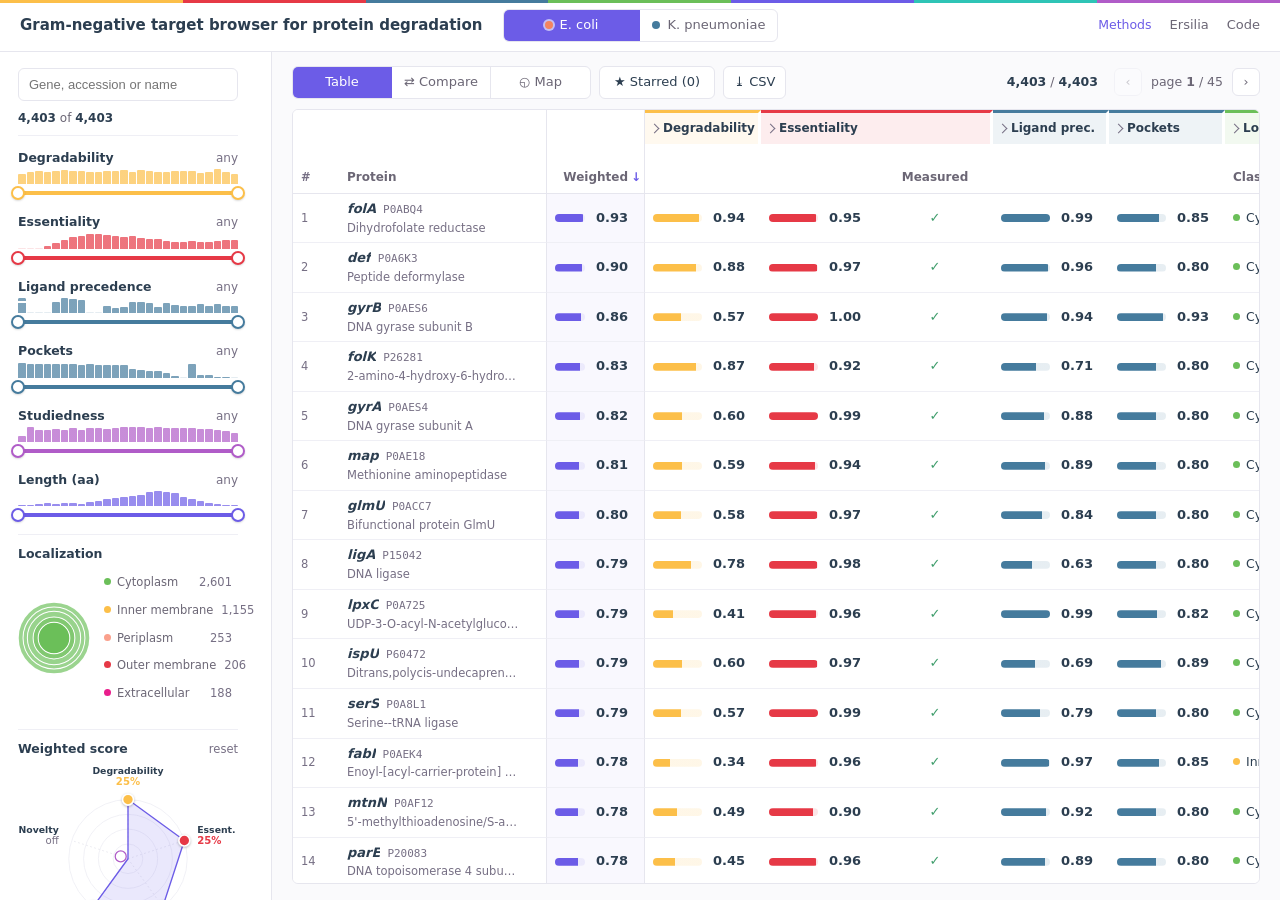
==== webapp/index.html @ a637c10b "webapp: map labels don't overlap, map uses the sidebar's localization names, header never clips the " ====
<!doctype html>
<html lang="en">
<head>
  <meta charset="utf-8">
  <meta name="viewport" content="width=device-width, initial-scale=1">
  <title>Gram-negative target browser for protein degradation</title>
  <meta name="description" content="Browse and filter the proteomes of E. coli and K. pneumoniae by degradability, essentiality, ligand precedence and how well studied each protein is.">
  <meta name="theme-color" content="#ffffff">
  <link rel="canonical" href="https://ersilia-os.github.io/gradi-target-prioritization/">
  <meta property="og:type" content="website">
  <meta property="og:site_name" content="GraDi target prioritization">
  <meta property="og:title" content="Gram-negative target browser for protein degradation">
  <meta property="og:description" content="Browse and filter the proteomes of E. coli and K. pneumoniae by degradability, essentiality, ligand precedence and how well studied each protein is.">
  <meta property="og:url" content="https://ersilia-os.github.io/gradi-target-prioritization/">
  <meta property="og:image" content="https://ersilia-os.github.io/gradi-target-prioritization/social-preview.png">
  <meta property="og:image:type" content="image/png">
  <meta property="og:image:width" content="1200">
  <meta property="og:image:height" content="630">
  <meta property="og:image:alt" content="Gram-negative target browser for protein degradation. E. coli and K. pneumoniae proteomes.">
  <meta name="twitter:card" content="summary_large_image">
  <meta name="twitter:title" content="Gram-negative target browser for protein degradation">
  <meta name="twitter:description" content="Browse and filter the proteomes of E. coli and K. pneumoniae by degradability, essentiality, ligand precedence and how well studied each protein is.">
  <meta name="twitter:image" content="https://ersilia-os.github.io/gradi-target-prioritization/social-preview.png">
  <link rel="preload" href="data/ec.json" as="fetch" crossorigin>
  <link rel="icon" href="data:image/svg+xml,%3Csvg xmlns='http://www.w3.org/2000/svg' viewBox='0 0 32 32'%3E%3Crect width='32' height='32' rx='6' fill='%2350285A'/%3E%3Ccircle cx='16' cy='16' r='7' fill='none' stroke='%23fff' stroke-width='3'/%3E%3C/svg%3E">
  <link rel="stylesheet" href="styles.css?v=47">
</head>
<body>
  <header class="top">
    <button class="iconbtn" id="filtersBtn" aria-label="Filters">Filters</button>
    <h1>Gram-negative target browser for protein degradation</h1>
    <div class="seg" id="orgToggle" role="tablist" aria-label="Organism">
      <button role="tab" data-org="ec" aria-selected="true">E. coli</button>
      <button role="tab" data-org="kp" aria-selected="false">K. pneumoniae</button>
    </div>
    <nav class="toplinks">
      <button id="methodsBtn" class="linkbtn">Methods</button>
      <a href="https://ersilia.io" target="_blank" rel="noopener">Ersilia</a>
      <a href="https://github.com/ersilia-os/gradi-target-prioritization" target="_blank" rel="noopener">Code</a>
    </nav>
  </header>

  <div class="app">
    <aside class="sidebar" id="sidebar">
      <div class="sbtop">
        <input type="search" id="search" class="searchbox" placeholder="Gene, accession or name" autocomplete="off" aria-label="Search by gene, UniProt accession or protein name">
        <div class="sbcount"><span><b id="sbShown">0</b> of <b id="sbTotal">0</b></span><button id="sbClear" class="linkbtn" hidden>Clear filters</button></div>
      </div>

      <div id="rangePanel"></div>

      <div class="fsec" id="accLoc"><div class="fs-title">Localization <span class="acount"></span></div><div class="accbody" id="bodyLoc"></div></div>
      <div class="fsec" data-sec="weights">
        <div class="fs-title">Weighted score <button class="reset" id="resetWeights">reset</button></div>
        <div id="weights"></div>
      </div>
      <div class="fsec fs-inline" id="accOrth"><div class="fs-title" style="cursor:pointer">No human ortholog</div><div class="accbody" id="bodyOrth"></div></div>

      <div class="fsec" id="accCog"><div class="fs-title">Function (COG) <span class="acount"></span></div><div class="accbody" id="bodyCog"></div></div>

      <p class="footnote" id="genInfo"></p>
      <button class="sbdone" id="sbDone">Show <b id="sbDoneN">0</b> proteins</button>
    </aside>

    <main class="main">
      <div class="toolbar" id="topbar">
        <div class="viewswitch seg" id="viewSwitch" role="tablist" aria-label="View"></div>
        <div class="filterbar" id="filterbar" hidden></div>
        <button class="tb-btn" id="shortlistBtn" title="Show only starred proteins" aria-pressed="false">★ Starred (0)</button>
        <button class="tb-btn" id="exportBtn" title="Export the filtered table as CSV">⤓<span class="lbl"> CSV</span></button>
        <div class="toolbar-right">
          <span class="mapselchip" id="mapSelChip" hidden></span>
          <span class="count"><b id="nShown">0</b> / <b id="nTotal">0</b></span>
          <div class="pager" id="pager"></div>
        </div>
      </div>
      <div class="tablewrap" id="tablewrap">
        <div class="loading" id="loading"></div>
        <table id="table" role="grid" aria-label="Proteins" hidden>
          <thead></thead>
          <tbody id="tbody"></tbody>
        </table>
        <div class="pagerfoot" id="pagerFoot" hidden></div>
      </div>
      <div class="cmpwrap" id="cmpwrap" hidden></div>
      <div class="mapwrap" id="mapwrap" hidden>
        <div class="mapctrl" id="mapctrl" hidden>
          <label for="mapColor">Colour by</label>
          <select id="mapColor"></select>
          <label for="mapThresh">Show ≥ <b id="mapThreshVal">0.00</b></label>
          <input type="range" id="mapThresh" min="0" max="1" step="0.01" value="0" aria-label="Highlight threshold">
          <label class="maplabtog"><input type="checkbox" id="mapLabels" checked> Labels</label>
          <span class="mapcount" id="mapHiCount"></span>
        </div>
        <canvas id="mapcanvas"></canvas>
        <canvas id="mapoverlay"></canvas>
        <div class="maptip" id="maptip" hidden></div>
        <div class="maplegend" id="maplegend"></div>
      </div>
    </main>
  </div>

  <div class="scrim" id="scrim"></div>
  <div class="sbscrim" id="sbScrim"></div>
  <aside class="drawer" id="drawer" aria-hidden="true"></aside>

  <div class="modalscrim" id="methodsScrim" hidden></div>
  <div class="modal" id="methodsModal" hidden role="dialog" aria-modal="true" aria-label="Methods"></div>

  <script src="config.js?v=47"></script>
  <script src="app.js?v=47"></script>
</body>
</html>
---- webapp/styles.css ----
/* Gram-negative target browser — plain, table-first. Colour marks the axis and nothing else. */
:root{
  --ink:#2c3e50; --muted:#6b6675; --faint:#766f84; --border:#e6e6ee; --line:#efeff5;
  --bg:#fafafc; --surface:#fff; --surface-2:#f4f4f8;
  --brand:#6c5ce7; --brand-soft:#efedfd;
  --good:#3f9d6b; --bad:#d9534f; --warn:#9a6b12;
  /* axis hues: group header tint, value bars, card sections */
  --crimson:#e63946; --amber:#fcbf49; --cobalt:#457b9d; --lime:#6bbf59; --turquoise:#2ec4b6; --orchid:#b05cc8; --periwinkle:#6c5ce7;
  --tangerine:#f4845f; --fuchsia:#e91e8c; --silver:#a0a0a0; --blue:#8cc8fa; --orange:#faa08c; --pink:#dca0dc; --egray:#d2d2d0; --plum:#50285a; --purple:#aa96fa;
  --sans:Inter,system-ui,-apple-system,"Segoe UI",Roboto,Helvetica,Arial,sans-serif;
  --mono:ui-monospace,SFMono-Regular,Menlo,Consolas,monospace;
  --r:6px; --headh:52px;
}
*{box-sizing:border-box}
[hidden]{display:none!important}
html,body{margin:0;height:100%}
body{background:var(--bg);color:var(--ink);font:13px/1.45 var(--sans);-webkit-font-smoothing:antialiased;display:flex;flex-direction:column;overflow:hidden}
a{color:var(--brand);text-decoration:none} a:hover{text-decoration:underline}
button{font:inherit;color:inherit;touch-action:manipulation;-webkit-tap-highlight-color:transparent}
button,.seg button,.chk button,.bands button,.tb-btn{transition:background .1s,color .1s,border-color .1s}
b{font-weight:600}
:focus-visible{outline:2px solid var(--brand);outline-offset:1px}

/* header */
.top{position:relative;flex:none;height:var(--headh);display:flex;align-items:center;gap:20px;padding:0 20px;background:var(--surface);border-bottom:1px solid var(--border)}
.top h1{margin:0;font-size:15px;font-weight:600;letter-spacing:0;white-space:nowrap;overflow:hidden;text-overflow:ellipsis;min-width:0}
.top .seg,.top .toplinks{flex-shrink:0}   /* the title truncates; the species toggle never clips */
.toplinks{margin-left:auto;display:flex;align-items:center;gap:18px;font-size:13px}
.toplinks a,.linkbtn{color:var(--muted);background:none;border:0;padding:0;cursor:pointer}
.toplinks a:hover,.linkbtn:hover{color:var(--brand);text-decoration:none}
.linkbtn{font-size:12.5px;color:var(--brand)}
.iconbtn{display:none}
.seg{position:relative;display:inline-grid;grid-auto-flow:column;grid-auto-columns:minmax(0,1fr);border:1px solid var(--border);border-radius:var(--r);overflow:hidden;background:var(--surface)}
.seg::before{content:"";position:absolute;top:0;bottom:0;left:0;width:calc(100% / var(--n,2));background:var(--brand);transform:translateX(calc(var(--i,0) * 100%));transition:transform .28s cubic-bezier(.3,.9,.3,1)}
.seg button{position:relative;z-index:1;border:0;background:none;padding:6px 12px;font-size:13px;color:var(--muted);cursor:pointer;border-right:1px solid var(--border);transition:color .2s}
.seg button:last-child{border-right:0}
.seg button{white-space:nowrap}
.seg button:hover{color:var(--ink)}
.seg button[aria-selected="true"]{color:#fff;border-right-color:transparent}
.seg button[data-org]::before{content:"";display:inline-block;width:8px;height:8px;border-radius:50%;margin-right:7px;background:var(--tangerine)}
.seg button[data-org="kp"]::before{background:var(--cobalt)}
.seg button[data-org][aria-selected="true"]::before{box-shadow:0 0 0 2px rgba(255,255,255,.6)}

.top::before{content:"";position:absolute;left:0;right:0;top:0;height:3px;background:linear-gradient(90deg,var(--amber) 0 14.28%,var(--crimson) 0 28.57%,var(--cobalt) 0 42.85%,var(--lime) 0 57.14%,var(--periwinkle) 0 71.42%,var(--turquoise) 0 85.71%,var(--orchid) 0)}
/* layout */
.app{flex:1;min-height:0;display:grid;grid-template-columns:272px 1fr}
.sidebar{background:var(--surface);border-right:1px solid var(--border);padding:0 18px 24px;overflow-y:auto;overscroll-behavior:contain}
.sbtop{position:sticky;top:0;z-index:5;background:var(--surface);margin:0 -18px;padding:16px 18px 2px}
.main{min-width:0;min-height:0;padding:14px 20px 16px;display:flex;flex-direction:column}

/* sidebar */
.searchbox{width:100%;padding:8px 10px;border:1px solid var(--border);border-radius:var(--r);background:var(--surface);color:var(--ink);font-size:13px}
.searchbox:focus{outline:0;border-color:var(--brand)}
.sbcount{display:flex;align-items:center;justify-content:space-between;margin:8px 0 4px;font-size:12px;color:var(--muted);min-height:18px}
.sbcount b{color:var(--ink);font-variant-numeric:tabular-nums}
.facc{border-top:1px solid var(--line)}
.facc:last-of-type{border-bottom:1px solid var(--line)}
.facc>summary{list-style:none;cursor:pointer;display:flex;align-items:center;gap:8px;padding:10px 0;font-size:13px;font-weight:600}
.facc>summary::-webkit-details-marker{display:none}
.facc>summary::before,.chev::before{content:"";width:6px;height:6px;border-right:1.5px solid var(--faint);border-bottom:1.5px solid var(--faint);transform:rotate(-45deg);transition:transform .12s;display:inline-block;flex:none}
.facc[open]>summary::before,.gtoggle.open .chev::before,.gcard.open .chev::before,.collapsible:not(.collapsed)>h2 .chev::before{transform:rotate(45deg)}
.acount{margin-left:auto;font-size:11px;font-weight:600;color:#fff;background:var(--brand);border-radius:9px;padding:0 6px;min-width:17px;text-align:center}
.acount:empty{display:none}
.accbody,.facc>#tierPanel{padding:0 0 12px}
.tieraxis{margin-bottom:10px}
.tieraxis .tl{font-size:12px;color:var(--muted);margin-bottom:4px}
.bands{display:grid;grid-template-columns:repeat(var(--n,3),1fr);gap:0;border:1px solid var(--border);border-radius:var(--r);overflow:hidden}
.bands button{border:0;border-right:1px solid var(--border);background:var(--surface);padding:6px 2px;font-size:12px;color:var(--ink);cursor:pointer;white-space:nowrap}
.bands button:last-child{border-right:0}
.bands button:hover{background:var(--bg)}
.bands button[aria-pressed="true"]{background:var(--brand);color:#fff}
.chiprowf{margin-bottom:8px}
.flabel{display:block;font-size:12px;color:var(--muted);margin-bottom:3px}
.chk{display:flex;flex-wrap:wrap;gap:4px}
.chk button{border:1px solid var(--border);background:var(--surface);color:var(--ink);border-radius:var(--r);padding:3px 8px;font-size:12px;cursor:pointer}
.chk button:hover{border-color:var(--faint)}
.chk button[aria-pressed="true"]{background:var(--brand);border-color:var(--brand);color:#fff}
#bodyCog .chk button{min-width:27px;text-align:center;padding:3px 6px}
.fgroup .flabel{display:none}

/* weighted score (collapsed) */
.section{margin-top:14px;border-top:1px solid var(--line)}
.section>h2{margin:0;display:flex;align-items:center;gap:8px;padding:10px 0;font-size:13px;font-weight:600;cursor:pointer}
.section .reset{margin-left:auto;font-size:11.5px;color:var(--faint);background:none;border:0;cursor:pointer}
.section.collapsed>.secbody{display:none}
.modehint{margin:0 0 8px;font-size:12px;color:var(--muted)}
.footnote{margin:16px 0 0;font-size:11.5px;color:var(--faint)}
.sbdone,.sbscrim{display:none}

/* toolbar */
.toolbar{flex:none;display:flex;align-items:center;gap:8px;flex-wrap:wrap;margin-bottom:10px}
.tb-btn{border:1px solid var(--border);background:var(--surface);border-radius:var(--r);padding:6px 10px;font-size:13px;cursor:pointer;white-space:nowrap}
.tb-btn:hover{border-color:var(--faint)}
.tb-btn.on{background:var(--brand);border-color:var(--brand);color:#fff}
.toolbar-right{display:flex;align-items:center;gap:12px;margin-left:auto;flex-wrap:wrap;justify-content:flex-end}
.count{font-size:12.5px;color:var(--muted);white-space:nowrap;font-variant-numeric:tabular-nums}
.count b{color:var(--ink)}
.pager{display:inline-flex;align-items:center;gap:6px;font-size:12.5px;color:var(--muted);font-variant-numeric:tabular-nums}
.pbtn{border:1px solid var(--border);background:var(--surface);border-radius:var(--r);width:28px;height:28px;cursor:pointer;line-height:1}
.pbtn:disabled{opacity:.35;cursor:default}
.mapctrl{display:flex;align-items:center;gap:10px;font-size:12.5px;color:var(--muted);flex-wrap:wrap}
.mapctrl select{border:1px solid var(--border);border-radius:var(--r);padding:5px 8px;background:var(--surface);font-size:12.5px}
.mapctrl input[type=range]{width:110px;accent-color:var(--brand)}
.maplabtog{display:inline-flex;align-items:center;gap:4px}
.mapcount{font-variant-numeric:tabular-nums;color:var(--ink)}
.mapselchip{font-size:12px;color:var(--brand);border:1px solid var(--brand);border-radius:var(--r);padding:2px 4px 2px 8px}
.mapselchip button{border:0;background:none;color:var(--brand);cursor:pointer}

/* table */
.tablewrap,.cmpwrap,.mapwrap{flex:1;min-height:0;background:var(--surface);border:1px solid var(--border);border-radius:var(--r);overflow:auto}
.tablewrap{scrollbar-width:thin;scrollbar-color:var(--border) transparent}
table{border-collapse:separate;border-spacing:0;table-layout:fixed;font-size:13px}
thead th{position:sticky;z-index:5;background:var(--surface);text-align:left;font-weight:600;font-size:12px;color:var(--muted);padding:8px 8px;border-bottom:1px solid var(--border);vertical-align:bottom;line-height:1.25}
thead .bandrow th{top:0;height:34px;padding:0 6px;vertical-align:middle;border-bottom:0}
thead tr:nth-child(2) th{top:34px;white-space:normal;overflow-wrap:break-word}
th[data-sort]{cursor:pointer;user-select:none}
th[data-sort]:hover{color:var(--ink)}
th.ar,td.ar{text-align:right;padding-right:16px}
th.ac,td.ac{text-align:center}
th.al,td.al{text-align:left}
.arrow{margin-left:3px;color:var(--brand)}
.gband.gtoggle{cursor:pointer;user-select:none;border-top:3px solid var(--gc);border-right:3px solid var(--surface);background:color-mix(in srgb,var(--gc) 9%,#fff);border-radius:0}
.gband.gtoggle:hover{background:color-mix(in srgb,var(--gc) 17%,#fff)}
.gband.gtoggle.open{background:color-mix(in srgb,var(--gc) 16%,#fff)}
.gband .gl{display:inline-flex;align-items:center;gap:5px;font-size:12px;font-weight:600;color:var(--ink);white-space:nowrap}
.gband.gband-empty{border-bottom:0}
tbody td{padding:6px 8px;height:50px;border-bottom:1px solid var(--line);white-space:nowrap;vertical-align:middle;background:var(--surface);overflow:hidden;text-overflow:ellipsis}
tbody tr{cursor:pointer}
tbody tr:hover td{background:var(--bg)}
tbody tr.sel td{background:var(--brand-soft)}
tbody tr.kbfocus td{background:var(--bg);box-shadow:inset 2px 0 0 var(--brand)}
.colrank,.colgene{position:sticky;z-index:4}
thead th.colrank,thead th.colgene{z-index:8}
/* band-row corner above rank+gene: pin it left too, so group bands slide under it, not over the gene column */
thead .bandrow th.gband-corner{left:0;z-index:8;border-right:1px solid var(--border)}
.colrank{left:0;color:var(--faint);font-size:11.5px}
.colgene{left:var(--rankw,44px);border-right:1px solid var(--border)}
td.colgene{position:sticky;padding-left:10px;padding-right:26px}
th.colgene{padding-left:10px}
.rank{font-variant-numeric:tabular-nums}
.genehead{display:flex;align-items:baseline;gap:7px;overflow:hidden}
.gene{font-weight:600;font-style:italic}
.genehead .gene{flex:none;max-width:120px;overflow:hidden;text-overflow:ellipsis}
.acc{font-family:var(--mono);font-size:11px;color:var(--faint)}
.acc.accsolo{font-size:12px;color:var(--ink);font-style:normal;font-weight:600}
.adot{display:inline-block;width:8px;height:8px;border-radius:2px;margin-right:7px;vertical-align:0}
.pdesc{font-size:11.5px;color:var(--faint);overflow:hidden;text-overflow:ellipsis;margin-top:1px}
.star{position:absolute;top:50%;right:8px;transform:translateY(-50%);background:none;border:0;cursor:pointer;color:var(--border);font-size:14px;padding:2px}
.star:hover{color:var(--amber)}
.star.on{color:var(--amber)}
td.colgene{position:sticky}
.numcell{font-variant-numeric:tabular-nums}
.na{color:var(--border)}
.yes{color:var(--good);font-weight:700}
.liab{color:color-mix(in srgb,var(--crimson) 75%,#fff);font-weight:700}
.txt{font-size:12.5px}
.celltext{font-size:12px;color:var(--muted)}
.cog{display:inline-block;max-width:100%;overflow:hidden;text-overflow:ellipsis;white-space:nowrap;vertical-align:middle;min-width:24px;text-align:center;font-size:11.5px;font-weight:600;color:var(--periwinkle);background:color-mix(in srgb,var(--periwinkle) 10%,#fff);border-radius:999px;padding:1px 8px}
.ev{display:inline-block;width:20px;text-align:center;font-size:12px;font-variant-numeric:tabular-nums}
.ev.e3{font-weight:700;color:#2f7d4f} .ev.e2{font-weight:600;color:#b07c10} .ev.e1{color:var(--faint)}
/* value: a bar in the axis colour, then the number */
.sc{display:flex;align-items:center;justify-content:flex-end;gap:9px;font-variant-numeric:tabular-nums}
.sc::before{content:"";order:1;flex:1;max-width:54px;height:8px;border-radius:4px;background:linear-gradient(90deg,var(--c) var(--v),color-mix(in srgb,var(--c) 13%,#fff) var(--v))}
.sc b{order:2;flex:none;min-width:34px;text-align:right;font-weight:600}
.sc.zero::before{background:color-mix(in srgb,var(--c) 13%,#fff)}
.sc.zero b{color:var(--faint);font-weight:500}
.loading,.emptyrow{padding:40px;text-align:center;color:var(--muted)}
td.emptyrow{height:auto;white-space:normal}

/* gene card */
.scrim{position:fixed;inset:0;background:rgba(29,33,39,.3);opacity:0;pointer-events:none;transition:opacity .2s;z-index:35}
.scrim.open{opacity:1;pointer-events:auto}
.drawer{position:fixed;top:0;right:0;bottom:0;width:min(480px,100vw);background:var(--surface);border-left:1px solid var(--border);transform:translateX(100%);transition:transform .2s ease;z-index:40;display:flex;flex-direction:column}
.drawer.open{transform:none}
.dhead{padding:16px 20px 12px;border-bottom:1px solid var(--border);position:relative;flex:none;background:var(--brand-soft)}
.dhead .close{position:absolute;top:10px;right:14px;font-size:22px;line-height:1;background:none;border:0;color:var(--muted);cursor:pointer}
.idrow{display:flex;align-items:center;gap:8px;flex-wrap:wrap;padding-right:30px}
.idrow .gene{font-size:20px}
.idrow .star{position:static;transform:none;font-size:18px}
.fcpill{font-size:12px;color:var(--muted);border:1px solid var(--border);border-radius:4px;padding:0 6px}
.submeta{display:flex;align-items:center;gap:12px;flex-wrap:wrap;margin-top:6px;font-size:12px;color:var(--muted)}
.accbtn{font-family:var(--mono);font-size:12px;color:var(--muted);background:none;border:0;padding:0;cursor:pointer}
.accbtn:hover{color:var(--brand)}
.accbtn.copied .cpi::after{content:" copied";font-family:var(--sans)}
.cpi{opacity:.5}
.odot{display:inline-block;width:8px;height:8px;border-radius:50%;margin-right:5px;background:var(--faint)}
.odot-ec{background:var(--tangerine)} .odot-kp{background:var(--cobalt)}
.dhead .pdesc{font-size:13px;color:var(--muted);margin-top:6px;white-space:normal}
.gcweighted{margin-top:8px;font-size:12.5px}
.links{display:flex;flex-wrap:wrap;gap:4px 14px;margin-top:10px;font-size:12.5px}
.orthrow{margin-top:8px}
.orthjump{border:0;background:none;color:var(--brand);padding:0;cursor:pointer;font-size:12.5px}
.orthjump:hover{text-decoration:underline}
.dbody{overflow-y:auto;padding:14px 20px 40px}
.viewerpanel .pdbslot{position:relative;height:240px;border:1px solid var(--border);border-radius:var(--r);overflow:hidden;background:var(--bg)}
.mol3dhost{position:relative;width:100%;height:100%}
.pdbmsg{position:absolute;inset:0;display:flex;align-items:center;justify-content:center;text-align:center;padding:16px;color:var(--muted);font-size:12.5px}
.pdbcap{margin:6px 0 12px;font-size:11.5px;color:var(--faint)}
.gcard{border-top:1px solid var(--line)}
.gchead{display:flex;align-items:center;gap:8px;width:100%;border:0;background:none;padding:10px 0;cursor:pointer;text-align:left}
.gctitle{font-weight:600;font-size:13px;min-width:96px;border-left:4px solid var(--pc);padding-left:8px}
.gchead:hover{background:color-mix(in srgb,var(--pc) 7%,#fff)}
.gcard.open>.gchead{background:color-mix(in srgb,var(--pc) 10%,#fff)}
.gcmeta{display:flex;align-items:center;gap:8px;margin-left:auto;font-size:13px}
.gcmeta .mv{display:flex;justify-content:flex-end;min-width:44px}
.gcmeta .mp{display:flex;justify-content:flex-end;min-width:96px}
.gcmeta .me{display:flex;align-items:center;justify-content:flex-end;gap:8px;width:88px}
.gcmeta .sc{width:80px}
.pctnote,.evlab{font-size:11.5px;color:var(--faint)}
.gcnote{margin:0 0 6px;font-size:12px;color:var(--warn)}
.gcrows{padding:0 0 10px 11px}
.gcrow{display:flex;justify-content:space-between;align-items:center;gap:12px;padding:4px 0;font-size:12.5px}
.gck{color:var(--muted)}
.gcv{text-align:right;max-width:58%;overflow:hidden;text-overflow:ellipsis}
.gcv .sc{width:88px;margin-left:auto}

/* compare */
.cmpempty{padding:64px 24px;text-align:center;color:var(--muted);font-size:14px}
.cmpempty span{display:block;margin-top:6px;font-size:12.5px;color:var(--faint)}
.cmptable{border-collapse:separate;border-spacing:0;font-size:13px}
.cmptable th,.cmptable td{padding:8px 14px;border-bottom:1px solid var(--line);text-align:center;white-space:nowrap}
.cmptable thead th{position:sticky;top:0;background:var(--surface);z-index:5}
.cmptable .cml,.cmptable .cmlh{position:sticky;left:0;background:var(--surface);text-align:left;color:var(--muted);font-size:12px;border-right:1px solid var(--border);z-index:4}
.cmptable thead .gene{font-weight:600;font-style:italic}
.cmpopen{border:0;background:none;padding:2px 6px;border-radius:6px;cursor:pointer;color:inherit;font:inherit}
.cmpopen:hover{background:var(--surface-2)}
.cmpx{position:absolute;top:3px;right:3px;width:18px;height:18px;border:0;border-radius:50%;background:none;color:var(--faint);font-size:10px;line-height:18px;padding:0;cursor:pointer;opacity:0;transition:opacity .15s}
.cmptable thead th:hover .cmpx,.cmpx:focus-visible{opacity:1}
.cmpx:hover{background:var(--surface-2);color:var(--ink)}
@media (hover:none){.cmpx{opacity:1}}
.cmptable .sc{width:70px;margin:0 auto}

/* map */
.mapwrap{position:relative;overflow:hidden}
.mapwrap canvas{position:absolute;inset:0;width:100%;height:100%}
#mapoverlay{pointer-events:none}
.maptip{position:absolute;z-index:8;pointer-events:none;background:var(--surface);border:1px solid var(--border);box-shadow:0 2px 8px rgba(0,0,0,.08);border-radius:var(--r);padding:6px 9px;font-size:12px;max-width:230px}
.maptip .g{font-weight:600;font-style:italic}
.maptip .a{font-family:var(--mono);font-size:10.5px;color:var(--faint)}
.maptip .m{color:var(--muted);margin-top:2px}
.maptip .a.solo{font-size:11.5px;color:var(--ink);font-weight:600}
.maptip .n{color:var(--muted);font-size:11.5px;white-space:nowrap;overflow:hidden;text-overflow:ellipsis}
.maplegend .rampsc{display:flex;justify-content:space-between;width:130px;font-size:10.5px;margin-top:3px}
.drawer .idrow .gene.nogene{font-style:normal;font-family:var(--mono);letter-spacing:-.01em}
.maplegend{position:absolute;right:12px;bottom:12px;z-index:7;background:var(--surface);border:1px solid var(--border);border-radius:var(--r);padding:8px 10px;font-size:11.5px;color:var(--muted)}
.maplegend .lt{font-weight:600;color:var(--ink);margin-bottom:5px}
.maplegend .ramp{width:130px;height:8px;border-radius:2px}
.maplegend .lnote{font-size:10.5px;margin-top:4px;color:var(--faint)}
.maplegend .catlist{display:flex;flex-direction:column;max-height:220px;overflow-y:auto}
.maplegend .catrow{display:flex;align-items:center;gap:7px;width:100%;text-align:left;font-size:12px;background:none;border:0;padding:2px 4px;cursor:pointer}
.maplegend .catrow:hover{background:var(--bg)}
.maplegend .catrow .sw{width:10px;height:10px;border-radius:2px;flex:none}
.maplegend .catrow.off{opacity:.35}
.maplegend .catramp{display:flex;gap:2px}
.maplegend .catramp span{width:13px;height:8px;display:inline-block}

/* tooltip, modal */
.hovertip{position:fixed;z-index:100;pointer-events:none;max-width:300px;background:var(--ink);color:#fff;font-size:12px;line-height:1.45;border-radius:var(--r);padding:7px 10px}
.modalscrim{position:fixed;inset:0;background:rgba(29,33,39,.35);z-index:50}
.modal{position:fixed;z-index:51;top:50%;left:50%;transform:translate(-50%,-50%);width:min(620px,92vw);max-height:82vh;overflow:auto;background:var(--surface);border:1px solid var(--border);border-radius:8px}
.modalhead{position:sticky;top:0;background:var(--surface);display:flex;align-items:center;justify-content:space-between;padding:14px 20px;border-bottom:1px solid var(--border)}
.modalhead h2{margin:0;font-size:15px;font-weight:600}
.modalhead .close{font-size:22px;line-height:1;background:none;border:0;color:var(--muted);cursor:pointer}
.modalbody{padding:4px 20px 20px}
.mrow{margin-top:16px;padding-left:12px;border-left:4px solid var(--pc,var(--brand))}
.mrow h3{margin:0 0 3px;font-size:13px;font-weight:600}
.mrow p{margin:0;font-size:12.5px;line-height:1.55}
.mrefs{list-style:none;margin:6px 0 0;padding:0;font-size:11.5px;color:var(--muted)}
.mfoot{margin-top:18px;font-size:11.5px;color:var(--faint)}

/* tablet */
@media (max-width:1200px){ .app{grid-template-columns:256px 1fr} .top{gap:14px} }
@media (max-width:1100px) and (min-width:901px){ .toolbar .lbl{display:none} .toolbar-right{gap:8px} .pager{min-width:0} }
/* below 900px the filters become a drawer */
@media (max-width:900px){
  .app{grid-template-columns:1fr}
  .main{padding:10px 12px}
  .iconbtn{display:inline-flex;border:1px solid var(--border);background:var(--surface);border-radius:var(--r);padding:6px 10px;font-size:13px;cursor:pointer;flex:none}
  .top{gap:10px;padding:0 12px}
  .top h1{font-size:14px}
  .sidebar{position:fixed;left:0;top:0;bottom:0;width:min(320px,88vw);z-index:60;transform:translateX(-102%);transition:transform .2s ease;box-shadow:0 0 30px rgba(0,0,0,.2)}
  body.sbopen .sidebar{transform:none}
  body.sbopen .sbscrim{display:block;position:fixed;inset:0;background:rgba(29,33,39,.35);z-index:55}
  .sbdone{display:block;position:sticky;bottom:0;margin-top:16px;width:100%;padding:11px;border:0;border-radius:var(--r);background:var(--brand);color:#fff;font-size:14px;font-weight:600;cursor:pointer}
  .toolbar-right{margin-left:0;width:100%;justify-content:space-between}
}
/* phones */
@media (max-width:700px){
  .top h1{display:none}
  .toplinks a{display:none}
  .top .seg{flex:1}
  .top .seg button{flex:1;padding:6px 4px}
  .toolbar .lbl{display:none}
  .toolbar .viewswitch{flex:1}
  .toolbar .viewswitch button{flex:1;padding:6px 4px;font-size:12.5px}
  .viewswitch .ico{display:none}
  tbody td{height:46px}
  .gband .gl{font-size:11.5px;gap:5px}
  thead .bandrow th{padding:0 6px}
  .pdesc{display:none}
  .gcmeta .pctnote{display:none}
  .gcmeta .mp{min-width:0}
}
@media (prefers-reduced-motion:reduce){*{transition:none!important}}

/* inline evidence rows, card navigation, bottom pager */
.chiprowf.inline{display:flex;align-items:center;justify-content:space-between;margin-bottom:6px}
.chiprowf.inline .flabel{margin:0}
.cnav{position:absolute;top:10px;right:46px;display:flex;align-items:center;gap:6px;font-size:12px;color:var(--faint)}
.cnav button{width:26px;height:26px;border:1px solid var(--border);background:var(--surface);border-radius:var(--r);cursor:pointer;line-height:1;color:var(--muted)}
.cnav button:hover:not(:disabled){border-color:var(--faint);color:var(--ink)}
.cnav button:disabled{opacity:.3;cursor:default}
.pagerfoot{position:sticky;left:0;display:flex;align-items:center;justify-content:center;gap:14px;padding:12px;font-size:12.5px;color:var(--muted);background:var(--surface);border-top:1px solid var(--line)}
.pagerfoot .pbtn{width:auto;padding:0 12px}
.drawer{overscroll-behavior:contain}
.dbody{overscroll-behavior:contain}
@media (max-width:900px){
  .sidebar{padding:0 16px 24px}
  .sbtop{margin:0 -16px;padding:14px 16px 2px}
  .chk button{min-height:36px;padding:6px 11px}
  .bands button{min-height:38px}
  .seg button,.tb-btn,.iconbtn{min-height:38px}
  .facc>summary{padding:14px 0}
  .star{padding:10px}
  .cnav button{width:34px;height:34px}
  .cnav{right:52px;top:8px}
  .gchead{padding:14px 0}
  .pbtn{width:36px;height:36px}
  .pagerfoot .pbtn{width:auto}
}
@media (hover:none){ tbody tr:hover td{background:var(--surface)} tbody tr.sel:hover td{background:var(--brand-soft)} }

/* nothing moves when you click: stable gutters, fixed header height, fixed-width counters */
.sidebar,.tablewrap,.cmpwrap,.dbody{scrollbar-gutter:stable}
thead tr:nth-child(2) th{height:50px}
.arrow{display:inline-block;width:.9em;text-align:center;margin-left:2px}
.count{display:inline-block;min-width:104px;text-align:right}
.pager .pinfo{display:inline-block;min-width:78px;text-align:center}
#cardPos{display:inline-block;min-width:84px;text-align:center}
.mapctrl{position:absolute;top:12px;left:12px;z-index:7;background:var(--surface);border:1px solid var(--border);border-radius:var(--r);padding:6px 10px;box-shadow:0 1px 4px rgba(0,0,0,.06)}
.mapctrl select{max-width:170px}
.mapcount{display:inline-block;min-width:92px}
.sbcount b,.count b{font-variant-numeric:tabular-nums}
.pager.ghost{visibility:hidden}
#shortlistBtn{min-width:116px;font-variant-numeric:tabular-nums}
.pager{min-width:150px;justify-content:flex-end}

/* header cell: label and sort arrow stay together */
.hc{display:inline-flex;align-items:baseline;gap:2px;max-width:100%}
.hl{display:inline-block}
th.ar .hc{justify-content:flex-end}
th.ac .hc{justify-content:center}
.arrow{margin-left:0}
/* denser rows; stars only on hover unless starred */
tbody td{height:46px}
.star{opacity:0;transition:opacity .1s,color .1s}
tbody tr:hover .star,.star.on,.idrow .star{opacity:1}
@media (hover:none){.star{opacity:1}}
.colgene .genehead .gene{font-size:13px}
.pdesc{font-size:11.5px}

/* ---- motion: opacity and transform only, so nothing ever shifts layout ---- */
:root{--ease:cubic-bezier(.22,1,.36,1)}
.app{animation:fadein .35s ease}   /* no fill-mode: a retained opacity would trap the filter drawer under the header */
@keyframes fadein{from{opacity:0}to{opacity:1}}
@keyframes rowin{from{opacity:0}to{opacity:1}}
@keyframes grow{from{transform:scaleX(0)}to{transform:scaleX(1)}}
@keyframes rise{from{opacity:0;transform:translateY(8px)}to{opacity:1;transform:none}}
@keyframes pop{0%{transform:scale(.6)}60%{transform:scale(1.25)}100%{transform:scale(1)}}
@keyframes shimmer{from{background-position:200% 0}to{background-position:-200% 0}}
@keyframes sheet{from{opacity:0;transform:translate(-50%,-48%) scale(.97)}to{opacity:1;transform:translate(-50%,-50%) scale(1)}}
/* rows fade in when the list changes; bars grow */
tbody.enter tr{animation:rowin .22s ease both}
tbody.enter tr:nth-child(2){animation-delay:.015s} tbody.enter tr:nth-child(3){animation-delay:.03s} tbody.enter tr:nth-child(4){animation-delay:.045s}
tbody.enter tr:nth-child(5){animation-delay:.06s} tbody.enter tr:nth-child(6){animation-delay:.075s} tbody.enter tr:nth-child(7){animation-delay:.09s}
tbody.enter tr:nth-child(8){animation-delay:.105s} tbody.enter tr:nth-child(n+9){animation-delay:.12s}
tbody.enter .sc::before{animation:reveal .55s var(--ease) both}
@keyframes reveal{from{clip-path:inset(0 100% 0 0)}to{clip-path:inset(0 0 0 0)}}
tbody td{transition:background-color .14s ease}
/* drawer and scrim */
.drawer{transition:transform .34s var(--ease)}
.scrim{transition:opacity .3s ease}
.drawer.fresh .dbody>*{animation:rise .38s var(--ease) both}
.drawer.fresh .dbody>*:nth-child(2){animation-delay:.05s}
.drawer.fresh .gcard{animation:rise .4s var(--ease) both}
.drawer.fresh .gcard:nth-child(1){animation-delay:.08s}.drawer.fresh .gcard:nth-child(2){animation-delay:.11s}.drawer.fresh .gcard:nth-child(3){animation-delay:.14s}.drawer.fresh .gcard:nth-child(4){animation-delay:.17s}
.drawer.fresh .gcard:nth-child(5){animation-delay:.2s}.drawer.fresh .gcard:nth-child(6){animation-delay:.23s}.drawer.fresh .gcard:nth-child(7){animation-delay:.26s}.drawer.fresh .gcard:nth-child(8){animation-delay:.29s}
.gcard.open>.gcrows,.gcard.open>.gcnote{animation:fadein .2s ease both}
.gcmeta{transition:opacity .15s}
.star.on{animation:pop .3s var(--ease)}
/* sidebar and headers */
.facc[open]>*:not(summary){animation:fadein .2s ease both}
.chev::before,.facc>summary::before{transition:transform .2s var(--ease)}
.gband.gtoggle{transition:background-color .18s ease}
.bands button,.chk button,.tb-btn,.pbtn{transition:background-color .15s ease,color .15s ease,border-color .15s ease}
.mapwrap canvas{animation:fadein .3s ease both}
.cmptable{animation:fadein .25s ease both}
/* dialogs */
.modal{animation:sheet .26s var(--ease) both}
.modalscrim{animation:fadein .2s ease both}
.hovertip{animation:fadein .12s ease both}
/* loading skeleton */
.loading{padding:18px}
.skel{display:grid;grid-template-columns:220px repeat(3,1fr);gap:18px;align-items:center;padding:14px 8px;border-bottom:1px solid var(--line)}
.skel i{display:block;height:12px;border-radius:6px;background:linear-gradient(90deg,var(--surface-2) 25%,#e6e4f2 50%,var(--surface-2) 75%);background-size:200% 100%;animation:shimmer 1.4s linear infinite}
.skel i:first-child{height:16px;width:70%}
@media (prefers-reduced-motion:reduce){*,*::before,*::after{animation:none!important;transition:none!important}}

/* ---- range sliders (both ends) ---- */
.fsec{padding:10px 0;border-top:1px solid var(--line)}
.fs-title{display:flex;align-items:center;gap:8px;font-size:12.5px;font-weight:600;margin-bottom:6px}
.fs-inline{display:flex;align-items:center;justify-content:space-between;gap:10px}
.fs-inline .fs-title{margin:0}
#rangePanel{padding:6px 0 4px;border-top:1px solid var(--line)}
.rs{--c:var(--brand);padding:7px 0 9px;user-select:none}
.rs-head{display:flex;align-items:baseline;justify-content:space-between;margin-bottom:3px}
.rs-label{font-size:12.5px;font-weight:600;cursor:default}
.rs-val{font-size:12px;color:var(--faint);font-variant-numeric:tabular-nums}
.rs.active .rs-val{color:var(--ink);font-weight:600}
.rs-hist{display:flex;align-items:flex-end;gap:1px;height:20px}
.rs-hist i{flex:1;--b:100%;background:linear-gradient(to top,color-mix(in srgb,var(--c) 70%,#fff) var(--b),color-mix(in srgb,var(--c) 14%,#fff) var(--b));border-radius:1px 1px 0 0;min-height:1px}
.rs-hist i.out{background:linear-gradient(to top,#d9dbe3 var(--b),var(--line) var(--b))}
/* a bin too tall to draw to scale: a notch near the top marks it as cut off */
.rs-hist i.spike{-webkit-mask:linear-gradient(to bottom,#000 0 3px,transparent 3px 5px,#000 5px);mask:linear-gradient(to bottom,#000 0 3px,transparent 3px 5px,#000 5px)}
.rs-track{position:relative;height:18px;touch-action:none;cursor:pointer}
.rs-track::before{content:"";position:absolute;left:0;right:0;top:7px;height:4px;border-radius:2px;background:var(--line)}
.rs-fill{position:absolute;top:7px;height:4px;border-radius:2px;background:var(--c)}
.rs-thumb{position:absolute;top:2px;width:14px;height:14px;margin-left:-7px;padding:0;border-radius:50%;background:#fff;border:2px solid var(--c);cursor:grab;box-shadow:0 1px 2px rgba(0,0,0,.15);transition:transform .12s var(--ease,ease)}
.rs-thumb:hover,.rs.drag .rs-thumb:focus{transform:scale(1.2)}
.rs.drag .rs-thumb{cursor:grabbing}
.rs-thumb:focus-visible{outline:2px solid var(--brand);outline-offset:2px}
.rs.compact{display:grid;grid-template-columns:86px 1fr 42px;align-items:center;gap:10px;padding:5px 0}
.rs.compact .rs-head{display:contents}
.rs.compact .rs-label{font-weight:500;color:var(--muted);font-size:12px}
.rs.compact .rs-val{order:3;text-align:right;font-size:11.5px}
.rs.compact .rs-track{order:2}
@media (max-width:900px){.rs-thumb{width:20px;height:20px;margin-left:-10px;top:-1px}.rs-track{height:24px}.rs-track::before,.rs-fill{top:10px}.rs-hist{height:24px}}

.rs{padding:5px 0 6px}
.rs-hist{height:15px}
.rs-head{margin-bottom:2px}
.fs-inline .fs-title{white-space:nowrap}
#rangePanel{padding-top:8px}

/* cheaper table: rows below the fold are not laid out or painted until they scroll in */
tbody tr{content-visibility:auto;contain-intrinsic-size:auto 46px}
.sbcount{height:20px;min-height:0}
.sbcount .linkbtn{line-height:20px}

/* ligandability: any / has / none, then a slider over those that have evidence */
/* localization as the cell: a quiet diagram in the Localization colour (green) */
.locwrap{display:flex;align-items:center;gap:8px}
.loccircle{width:72px;height:72px;flex:none}
.lr{fill:none;stroke:var(--lime);cursor:pointer;transition:opacity .2s,stroke .15s,fill .15s}
.lr.disc{fill:var(--lime);stroke:none}
.lr:hover,.lr.hov{stroke:#52a843}
.lr.disc:hover,.lr.disc.hov{fill:#52a843;stroke:none}
.lr.on{stroke:#3a8f2e}
.lr.disc.on{fill:#3a8f2e;stroke:none}
.mem circle{stroke:#fff;stroke-width:1.4}
.loclegend{flex:1;display:flex;flex-direction:column;gap:1px;min-width:0}
.locrow{display:flex;align-items:center;justify-content:space-between;gap:8px;border:0;background:none;padding:4px 5px;border-radius:5px;cursor:pointer;text-align:left;font-size:11.5px;white-space:nowrap;color:var(--muted)}
.locrow b{font-weight:500;color:var(--faint);font-variant-numeric:tabular-nums;font-size:11.5px}
.locrow:hover,.locrow.hov{background:var(--surface-2);color:var(--ink)}
.locrow[aria-pressed="true"]{background:color-mix(in srgb,var(--lime) 18%,#fff);color:var(--ink);font-weight:600}
.locrow[aria-pressed="true"] b{color:#2f7a25}



/* nothing hidden in the sidebar: every section is open */
.fs-note{margin:-2px 0 6px;font-size:11.5px;color:var(--faint)}
.fsec .reset{margin-left:auto;font-size:11.5px;font-weight:400;color:var(--faint);background:none;border:0;cursor:pointer}
.fsec .reset:hover{color:var(--brand)}
/* function: named tiles in two columns, grouped */
.locrow.empty{opacity:.4}
.locrow{padding:5px 6px}

/* sort arrow of a right-aligned or centred header hangs outside the label, so the label lines up with its values */
th.ar .hc,th.ac .hc{position:relative}
th.ar .arrow,th.ac .arrow{position:absolute;left:100%;top:50%;transform:translateY(-50%);width:auto;margin-left:3px}
/* the threshold only applies to numeric colourings; show it as unavailable for categories */
.mapctrl input[type=range]:disabled{opacity:.35;cursor:not-allowed}
.mapctrl:has(input[type=range]:disabled) label[for=mapThresh]{opacity:.45}
.fsec .reset{padding:0}

/* on/off switch (No human ortholog) */
.switch{position:relative;flex:none;width:36px;height:20px;padding:0;border:0;border-radius:999px;background:var(--border);cursor:pointer;transition:background-color .2s ease}
.switch::after{content:"";position:absolute;top:2px;left:2px;width:16px;height:16px;border-radius:50%;background:#fff;box-shadow:0 1px 2px rgba(29,33,39,.25);transition:transform .22s var(--ease)}
.switch:hover{background:color-mix(in srgb,var(--brand) 25%,var(--border))}
.switch[aria-checked="true"]{background:var(--brand)}
.switch[aria-checked="true"]::after{transform:translateX(16px)}
.switch:focus-visible{outline:2px solid var(--brand);outline-offset:2px}
@media (max-width:900px){.switch{width:44px;height:26px}.switch::after{width:22px;height:22px}.switch[aria-checked="true"]::after{transform:translateX(18px)}}
#accOrth .accbody{display:flex;align-items:center;margin:0;padding:0}

/* Function (COG): compact chips, all on by default */
.coggrid{display:flex;flex-direction:column;gap:6px}
.cog-h{display:block;border:0;background:none;padding:0;margin:0 0 3px;font-size:10.5px;font-weight:600;letter-spacing:.02em;text-transform:uppercase;color:var(--faint);cursor:pointer}
.cog-h:hover{color:var(--periwinkle)}
.cog-h.off{text-decoration:line-through;text-decoration-color:var(--border)}
.cogchips{display:flex;flex-wrap:wrap;gap:3px}
.cogt{border:1px solid color-mix(in srgb,var(--periwinkle) 30%,#fff);background:color-mix(in srgb,var(--periwinkle) 13%,#fff);color:var(--ink);border-radius:999px;padding:1px 7px;font-size:11px;line-height:1.5;cursor:pointer;white-space:nowrap;transition:background-color .15s ease,color .15s ease,border-color .15s ease}
.cogt:hover{border-color:var(--periwinkle)}
.cogt[aria-pressed="false"]{background:transparent;border-color:var(--line);color:var(--faint)}
.cogt[aria-pressed="false"]:hover{border-color:var(--border);color:var(--muted)}
.cogt.empty[aria-pressed="true"]{opacity:.5}
.cogt:focus-visible,.cog-h:focus-visible{outline:2px solid var(--periwinkle);outline-offset:1px}
#accCog .acount{background:none;font-weight:500;font-size:11.5px;color:var(--muted);padding:0}
.cogall{border:0;background:none;padding:0 0 0 4px;font-size:11.5px;color:var(--brand);cursor:pointer}
.cogall:hover{text-decoration:underline}
@media (max-width:900px){.cogt{padding:5px 11px;font-size:12.5px}}

/* weighted score radar */
.wradar{display:block;width:100%;max-width:300px;margin:2px auto 0;touch-action:none;user-select:none;cursor:crosshair;overflow:visible}
.wr-ring{fill:none;stroke:var(--line)}
.wr-spoke{stroke:var(--border);stroke-dasharray:2 3}
.wr-poly{fill:color-mix(in srgb,var(--brand) 14%,transparent);stroke:var(--brand);stroke-width:1.6;stroke-linejoin:round;transition:all .12s ease}
.wradar.dragging .wr-poly{transition:none}
.wr-h{fill:var(--hc);stroke:#fff;stroke-width:2;cursor:grab;filter:drop-shadow(0 1px 1.5px rgba(29,33,39,.3));transition:r .12s ease}
.wr-h:hover,.wr-h:focus-visible{r:8;outline:none}
.wradar.dragging .wr-h{cursor:grabbing}
.wr-h.zero{fill:var(--surface);stroke:var(--hc);stroke-width:1.5;filter:none}
.wr-lab{font-size:11px;fill:var(--ink);font-weight:600;cursor:pointer}
.wr-lab:hover{fill:var(--brand)}
.wr-pct{font-size:12px;font-weight:700;font-variant-numeric:tabular-nums}
.wr-pct.off{fill:var(--faint)!important;font-weight:500}
.wr-empty{font-size:11px;fill:var(--faint);pointer-events:none}

/* table cell refinements */
.pips{display:inline-flex;gap:3px;vertical-align:middle}
.pips i{width:6px;height:6px;border-radius:50%;background:var(--line)}
.pips.p1 i:nth-child(-n+1){background:var(--faint)}
.pips.p2 i:nth-child(-n+2){background:#d9a21b}
.pips.p3 i{background:#2f7d4f}
.zero0{color:var(--border)}
.locdot{display:inline-block;width:7px;height:7px;border-radius:50%;margin-right:6px;vertical-align:1px;flex:none}
th.nodata .hl{color:var(--border)}
tbody td.sortcol{background:color-mix(in srgb,var(--brand) 4%,var(--surface))}
th[data-sort]:hover .arrow:empty::after{content:"\2195";color:var(--faint);font-weight:400}
thead th[data-sort]:focus-visible{outline:2px solid var(--brand);outline-offset:-2px}
/* the weighted score stays in view while scrolling sideways (desktop; on phones the Protein column is enough) */
@media (min-width:701px){
  .colw{position:sticky;left:calc(var(--rankw,44px) + var(--genew,240px));z-index:3;border-right:1px solid var(--border)}
  thead th.colw,thead .bandrow th.gband-w{position:sticky;left:calc(var(--rankw,44px) + var(--genew,240px));z-index:8;background:var(--surface)}
  thead .bandrow th.gband-w{border-right:1px solid var(--border)}
}
.gband .gl{position:sticky;left:calc(var(--pinw,284px) + 8px)}
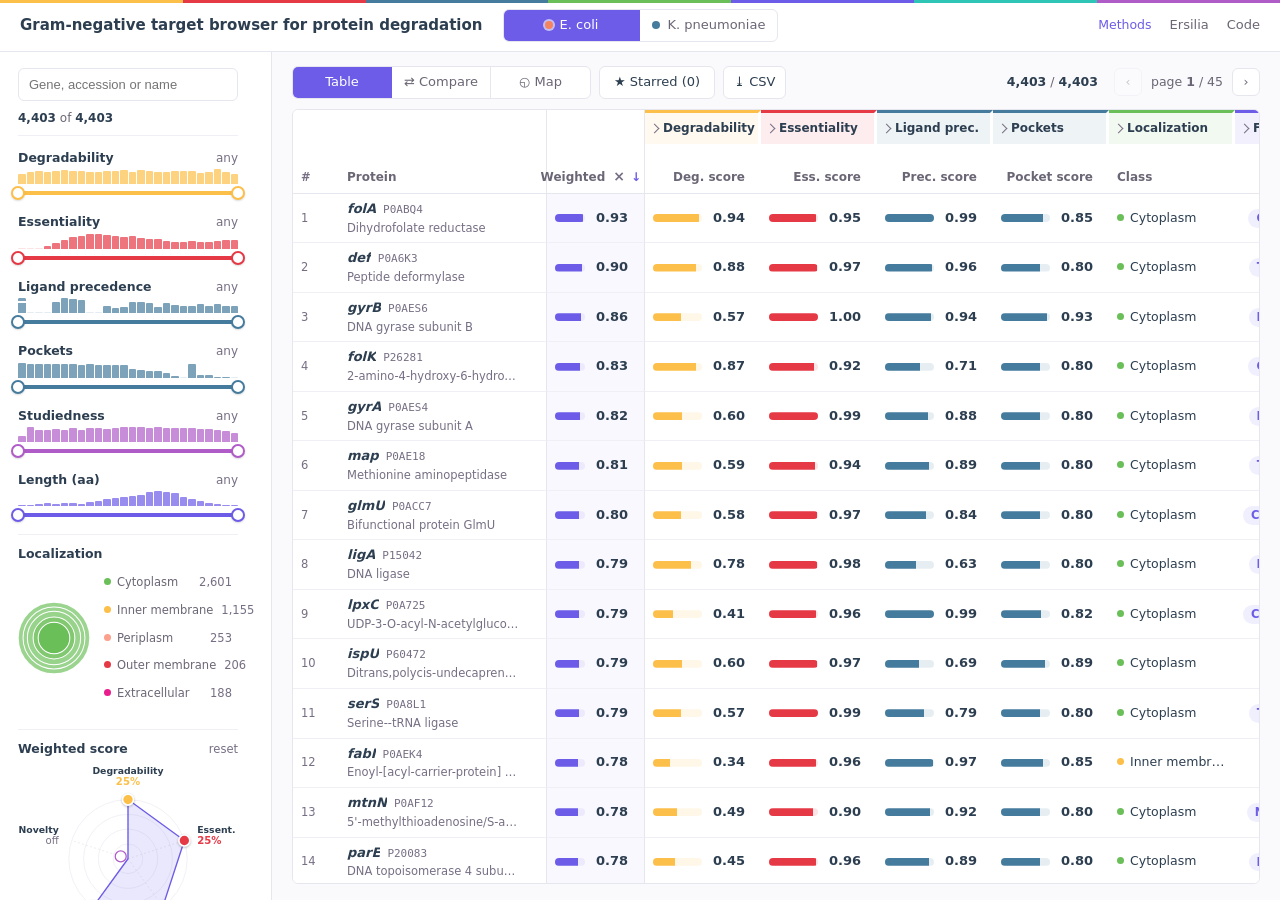
==== commit d2249471: "webapp: owner feedback round (column labels, merged evidence, card badges as one list, map scope, Me" ====
--- a/webapp/index.html
+++ b/webapp/index.html
@@ -23,7 +23,7 @@
   <meta name="twitter:image" content="https://ersilia-os.github.io/gradi-target-prioritization/social-preview.png">
   <link rel="preload" href="data/ec.json" as="fetch" crossorigin>
   <link rel="icon" href="data:image/svg+xml,%3Csvg xmlns='http://www.w3.org/2000/svg' viewBox='0 0 32 32'%3E%3Crect width='32' height='32' rx='6' fill='%2350285A'/%3E%3Ccircle cx='16' cy='16' r='7' fill='none' stroke='%23fff' stroke-width='3'/%3E%3C/svg%3E">
-  <link rel="stylesheet" href="styles.css?v=47">
+  <link rel="stylesheet" href="styles.css?v=52">
 </head>
 <body>
   <header class="top">
@@ -85,6 +85,7 @@
       <div class="cmpwrap" id="cmpwrap" hidden></div>
       <div class="mapwrap" id="mapwrap" hidden>
         <div class="mapctrl" id="mapctrl" hidden>
+          <div class="seg mapscope" id="mapScope" role="tablist" aria-label="Which proteins to colour"><button role="tab" data-s="filtered" aria-selected="true" title="Colour only the proteins that pass the filters">Filtered</button><button role="tab" data-s="all" aria-selected="false" title="Colour every protein, ignoring the filters">All</button></div>
           <label for="mapColor">Colour by</label>
           <select id="mapColor"></select>
           <label for="mapThresh">Show ≥ <b id="mapThreshVal">0.00</b></label>
@@ -107,7 +108,7 @@
   <div class="modalscrim" id="methodsScrim" hidden></div>
   <div class="modal" id="methodsModal" hidden role="dialog" aria-modal="true" aria-label="Methods"></div>
 
-  <script src="config.js?v=47"></script>
-  <script src="app.js?v=47"></script>
+  <script src="config.js?v=52"></script>
+  <script src="app.js?v=52"></script>
 </body>
 </html>
--- a/webapp/styles.css
+++ b/webapp/styles.css
@@ -174,10 +174,10 @@
 .drawer.open{transform:none}
 .dhead{padding:16px 20px 12px;border-bottom:1px solid var(--border);position:relative;flex:none;background:var(--brand-soft)}
 .dhead .close{position:absolute;top:10px;right:14px;font-size:22px;line-height:1;background:none;border:0;color:var(--muted);cursor:pointer}
-.idrow{display:flex;align-items:center;gap:8px;flex-wrap:wrap;padding-right:30px}
+.idrow{display:flex;align-items:center;gap:8px;flex-wrap:wrap;padding-right:190px}   /* clear of the ↑ n of N ↓ and × controls */
 .idrow .gene{font-size:20px}
 .idrow .star{position:static;transform:none;font-size:18px}
-.fcpill{font-size:12px;color:var(--muted);border:1px solid var(--border);border-radius:4px;padding:0 6px}
+.fcpill{font-size:12px;color:var(--muted);border:1px solid var(--border);border-radius:4px;padding:0 6px;white-space:nowrap;max-width:100%;overflow:hidden;text-overflow:ellipsis}
 .submeta{display:flex;align-items:center;gap:12px;flex-wrap:wrap;margin-top:6px;font-size:12px;color:var(--muted)}
 .accbtn{font-family:var(--mono);font-size:12px;color:var(--muted);background:none;border:0;padding:0;cursor:pointer}
 .accbtn:hover{color:var(--brand)}
@@ -192,27 +192,59 @@
 .orthjump{border:0;background:none;color:var(--brand);padding:0;cursor:pointer;font-size:12.5px}
 .orthjump:hover{text-decoration:underline}
 .dbody{overflow-y:auto;padding:14px 20px 40px}
-.viewerpanel .pdbslot{position:relative;height:240px;border:1px solid var(--border);border-radius:var(--r);overflow:hidden;background:var(--bg)}
+/* gene card: key facts, profile, structure, neighbours */
+.facts{display:flex;flex-wrap:wrap;gap:6px;margin:2px 0 14px}
+.fact{display:inline-flex;align-items:center;gap:6px;font-size:12px;line-height:1.35;padding:3px 9px;border-radius:999px;border:1px solid;cursor:default}
+.fact i{width:6px;height:6px;border-radius:50%;background:currentColor;flex:none}
+.fact.good{color:#2a7047;background:#eef7f1;border-color:#cfe6d7}
+.fact.bad{color:#b02a37;background:#fcf0f1;border-color:#f1d1d5}
+.fact.info{color:var(--muted);background:var(--bg);border-color:var(--border)}
+.fact.info i{background:var(--faint)}
+.profile,.cblock{border:1px solid var(--border);border-radius:var(--r);overflow:hidden;margin-bottom:14px;background:var(--surface)}
+.profhead,.cbhead{display:flex;justify-content:space-between;align-items:center;gap:10px;padding:7px 12px;font-size:12px;font-weight:600;color:var(--ink);background:var(--bg);border-bottom:1px solid var(--line)}
+.profkey,.cbnote{display:flex;align-items:center;gap:4px;font-weight:400;color:var(--faint);font-size:11px;white-space:nowrap}
+.profkey .pips{margin-left:6px}
+.gcard+.gcard{border-top:1px solid var(--line)}
+.gchead{display:grid;grid-template-columns:10px minmax(0,1fr) 106px 90px 26px;align-items:center;gap:8px;width:100%;border:0;background:none;padding:8px 12px;cursor:pointer;text-align:left}
+.gchead .chev{justify-self:center}
+.gctitle{font-weight:600;font-size:13px;border-left:4px solid var(--pc);padding-left:8px;white-space:nowrap;overflow:hidden;text-overflow:ellipsis}
+.gchead:hover{background:color-mix(in srgb,var(--pc) 6%,#fff)}
+.gcard.open>.gchead{background:color-mix(in srgb,var(--pc) 9%,#fff)}
+.pval{display:flex;justify-content:flex-end;align-items:center;min-width:0;font-size:13px}
+.pval .sc{width:106px}
+.ptext{font-size:12px;color:var(--ink);white-space:nowrap;overflow:hidden;text-overflow:ellipsis}
+.ptext.none{color:var(--faint)}
+.ptext .liab{margin-right:2px}
+.pwhere{font-size:11.5px;color:var(--faint);text-align:right;white-space:nowrap;overflow:hidden;text-overflow:ellipsis}
+.gchead .pips{justify-self:end}
+.pips.none{width:24px}
+.gcnote{margin:8px 12px 0 26px;font-size:12px;color:var(--warn)}
+.gchint{margin:8px 12px 0 26px;font-size:11.5px;color:var(--faint);line-height:1.45}
+.gcrows{padding:4px 12px 10px 26px}
+.gcrow{display:flex;justify-content:space-between;align-items:center;gap:12px;padding:4px 0;font-size:12.5px}
+.gcrow+.gcrow{border-top:1px dashed var(--line)}
+.gck{color:var(--muted)}
+.gcv{text-align:right;max-width:62%;display:flex;flex-wrap:wrap;justify-content:flex-end;gap:4px}
+.gcv .sc{width:96px}
+.gcv .unit,.cogname .unit{color:var(--faint);font-size:11px}
+.cogname,.goterm{display:inline-block;font-size:11.5px;padding:1px 7px;border-radius:4px;background:var(--bg);border:1px solid var(--line);color:var(--ink)}
+.cogname .unit{font-family:var(--mono)}
+.viewerpanel .pdbslot{position:relative;height:200px;overflow:hidden;background:var(--bg);transition:height .25s var(--ease)}
+.viewerpanel.big .pdbslot{height:420px}
+.viewerpanel .pdbcap{margin:0;padding:6px 12px 8px;border-top:1px solid var(--line)}
+.cbhead .linkbtn{font-size:11.5px;font-weight:400}
 .mol3dhost{position:relative;width:100%;height:100%}
 .pdbmsg{position:absolute;inset:0;display:flex;align-items:center;justify-content:center;text-align:center;padding:16px;color:var(--muted);font-size:12.5px}
 .pdbcap{margin:6px 0 12px;font-size:11.5px;color:var(--faint)}
-.gcard{border-top:1px solid var(--line)}
-.gchead{display:flex;align-items:center;gap:8px;width:100%;border:0;background:none;padding:10px 0;cursor:pointer;text-align:left}
-.gctitle{font-weight:600;font-size:13px;min-width:96px;border-left:4px solid var(--pc);padding-left:8px}
-.gchead:hover{background:color-mix(in srgb,var(--pc) 7%,#fff)}
-.gcard.open>.gchead{background:color-mix(in srgb,var(--pc) 10%,#fff)}
-.gcmeta{display:flex;align-items:center;gap:8px;margin-left:auto;font-size:13px}
-.gcmeta .mv{display:flex;justify-content:flex-end;min-width:44px}
-.gcmeta .mp{display:flex;justify-content:flex-end;min-width:96px}
-.gcmeta .me{display:flex;align-items:center;justify-content:flex-end;gap:8px;width:88px}
-.gcmeta .sc{width:80px}
-.pctnote,.evlab{font-size:11.5px;color:var(--faint)}
-.gcnote{margin:0 0 6px;font-size:12px;color:var(--warn)}
-.gcrows{padding:0 0 10px 11px}
-.gcrow{display:flex;justify-content:space-between;align-items:center;gap:12px;padding:4px 0;font-size:12.5px}
-.gck{color:var(--muted)}
-.gcv{text-align:right;max-width:58%;overflow:hidden;text-overflow:ellipsis}
-.gcv .sc{width:88px;margin-left:auto}
+.nbrs{display:flex;flex-direction:column}
+.nbr{display:grid;grid-template-columns:minmax(0,1fr) 104px;align-items:center;gap:10px;width:100%;border:0;background:none;padding:7px 12px;cursor:pointer;text-align:left}
+.nbr+.nbr{border-top:1px solid var(--line)}
+.nbr:hover{background:var(--bg)}
+.nbid{display:flex;align-items:baseline;gap:8px;min-width:0}
+.nbid .gene{font-style:italic;font-weight:600;font-size:12.5px}
+.nbid .acc{font-family:var(--mono);font-size:11.5px;color:var(--ink)}
+.nbname{font-size:11.5px;color:var(--faint);white-space:nowrap;overflow:hidden;text-overflow:ellipsis;min-width:0}
+.nbr .sc{width:104px}
 
 /* compare */
 .cmpempty{padding:64px 24px;text-align:center;color:var(--muted);font-size:14px}
@@ -297,9 +329,10 @@
   tbody td{height:46px}
   .gband .gl{font-size:11.5px;gap:5px}
   thead .bandrow th{padding:0 6px}
-  .pdesc{display:none}
-  .gcmeta .pctnote{display:none}
-  .gcmeta .mp{min-width:0}
+  tbody .pdesc{display:none}
+  .gchead{grid-template-columns:10px minmax(0,1fr) 100px 26px}
+  .pwhere{display:none}
+  .pval .sc{width:100px}
 }
 @media (prefers-reduced-motion:reduce){*{transition:none!important}}
 
@@ -324,6 +357,8 @@
   .star{padding:10px}
   .cnav button{width:34px;height:34px}
   .cnav{right:52px;top:8px}
+  .dhead{padding-top:52px}   /* phones: navigation gets its own row above the title */
+  .idrow{padding-right:0}
   .gchead{padding:14px 0}
   .pbtn{width:36px;height:36px}
   .pagerfoot .pbtn{width:auto}
@@ -385,8 +420,8 @@
 .drawer.fresh .gcard{animation:rise .4s var(--ease) both}
 .drawer.fresh .gcard:nth-child(1){animation-delay:.08s}.drawer.fresh .gcard:nth-child(2){animation-delay:.11s}.drawer.fresh .gcard:nth-child(3){animation-delay:.14s}.drawer.fresh .gcard:nth-child(4){animation-delay:.17s}
 .drawer.fresh .gcard:nth-child(5){animation-delay:.2s}.drawer.fresh .gcard:nth-child(6){animation-delay:.23s}.drawer.fresh .gcard:nth-child(7){animation-delay:.26s}.drawer.fresh .gcard:nth-child(8){animation-delay:.29s}
-.gcard.open>.gcrows,.gcard.open>.gcnote{animation:fadein .2s ease both}
-.gcmeta{transition:opacity .15s}
+.gcard.open>.gcrows,.gcard.open>.gcnote,.gcard.open>.gchint{animation:fadein .2s ease both}
+
 .star.on{animation:pop .3s var(--ease)}
 /* sidebar and headers */
 .facc[open]>*:not(summary){animation:fadein .2s ease both}
@@ -545,3 +580,36 @@
   thead .bandrow th.gband-w{border-right:1px solid var(--border)}
 }
 .gband .gl{position:sticky;left:calc(var(--pinw,284px) + 8px)}
+
+/* methods: opening section (what TPD is, ROC of the degradability models), badge list */
+.mhero{padding:16px 0 4px}
+.mhero h3{margin:0 0 4px;font-size:15px;font-weight:600}
+.mhero p{margin:0;font-size:13px;line-height:1.55}
+.mroc{margin:14px 0 2px;display:flex;align-items:center;gap:18px;flex-wrap:wrap}
+.rocsvg{width:220px;height:220px;flex:none}
+.rocticks text{font-size:9px;fill:var(--muted)}
+.mroc figcaption{display:flex;flex-direction:column;gap:6px;font-size:12.5px;min-width:0;flex:1 1 200px}
+.mroc .rk{display:flex;align-items:center;gap:7px}
+.mroc .rk i{width:14px;height:3px;border-radius:2px;flex:none}
+.mroc .rn{font-size:11.5px;color:var(--muted);line-height:1.45}
+.mbadges{list-style:none;margin:8px 0 0;padding:0;columns:2 260px;column-gap:20px;font-size:12px}
+.mbadges li{display:flex;gap:7px;align-items:baseline;padding:2px 0;break-inside:avoid;line-height:1.4}
+.mbadges i{width:7px;height:7px;border-radius:50%;flex:none;background:var(--faint);transform:translateY(-1px)}
+.mbadges .good i{background:#2a7047}
+.mbadges .bad i{background:#b02a37}
+/* weighted column: hide control, map scope switch */
+.hidew{margin-left:5px;border:0;background:none;color:var(--faint);font-size:14px;line-height:1;padding:0 3px;cursor:pointer;border-radius:3px}
+.hidew:hover{color:var(--ink);background:var(--surface-2)}
+.mapscope button{padding:3px 10px;font-size:12px}
+.acount .cogall{margin-left:4px}
+th.colw .hc{white-space:nowrap}
+/* methods: the AI-first approach diagram */
+.mdiagram{display:flex;flex-wrap:wrap;gap:12px 28px;align-items:flex-start;margin:14px 0 4px}
+.dgcol{flex:1 1 240px;min-width:0;max-width:300px}
+.dgcol.dgb{flex:2 1 320px;max-width:470px}
+.dgttl{font-size:12px;font-weight:600;color:var(--muted);margin-bottom:4px}
+.dgsvg{width:100%;height:auto;display:block}
+.dgsvg text{font-size:13.5px;fill:var(--ink)}
+.dg-seq{fill:var(--blue)} .dg-emb{fill:#b3e2ae} .dg-lab{fill:var(--pink)} .dg-tool{fill:#f8d27c} .dg-star{fill:var(--orange)}
+.dg-arr{fill:none;stroke:var(--faint);stroke-width:1.2} .dg-head{fill:var(--faint)}
+.dgnote{margin:4px 0 0;font-size:11.5px;color:var(--muted)}
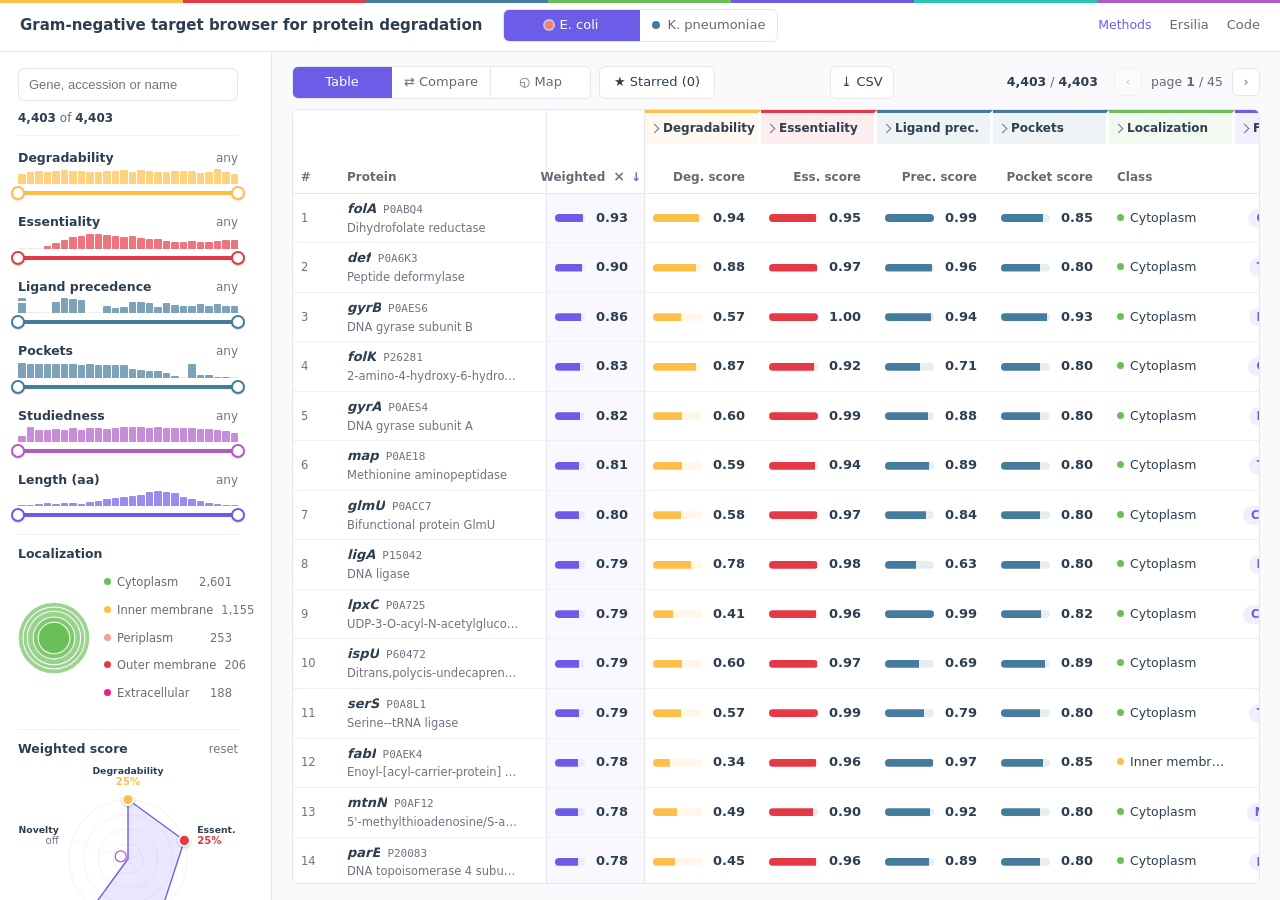
==== commit 7bfea75f: "webapp: Unstar all button and a more visible unstarred star Co-Authored-By: Claude Sonnet 5.5 <norep" ====
--- a/webapp/index.html
+++ b/webapp/index.html
@@ -23,7 +23,7 @@
   <meta name="twitter:image" content="https://ersilia-os.github.io/gradi-target-prioritization/social-preview.png">
   <link rel="preload" href="data/ec.json" as="fetch" crossorigin>
   <link rel="icon" href="data:image/svg+xml,%3Csvg xmlns='http://www.w3.org/2000/svg' viewBox='0 0 32 32'%3E%3Crect width='32' height='32' rx='6' fill='%2350285A'/%3E%3Ccircle cx='16' cy='16' r='7' fill='none' stroke='%23fff' stroke-width='3'/%3E%3C/svg%3E">
-  <link rel="stylesheet" href="styles.css?v=52">
+  <link rel="stylesheet" href="styles.css?v=56">
 </head>
 <body>
   <header class="top">
@@ -67,6 +67,7 @@
         <div class="viewswitch seg" id="viewSwitch" role="tablist" aria-label="View"></div>
         <div class="filterbar" id="filterbar" hidden></div>
         <button class="tb-btn" id="shortlistBtn" title="Show only starred proteins" aria-pressed="false">★ Starred (0)</button>
+        <button class="tb-btn" id="unstarBtn" title="Remove the star from every protein" aria-label="Unstar all proteins" style="visibility:hidden">×<span class="lbl"> Unstar all</span></button>
         <button class="tb-btn" id="exportBtn" title="Export the filtered table as CSV">⤓<span class="lbl"> CSV</span></button>
         <div class="toolbar-right">
           <span class="mapselchip" id="mapSelChip" hidden></span>
@@ -85,7 +86,6 @@
       <div class="cmpwrap" id="cmpwrap" hidden></div>
       <div class="mapwrap" id="mapwrap" hidden>
         <div class="mapctrl" id="mapctrl" hidden>
-          <div class="seg mapscope" id="mapScope" role="tablist" aria-label="Which proteins to colour"><button role="tab" data-s="filtered" aria-selected="true" title="Colour only the proteins that pass the filters">Filtered</button><button role="tab" data-s="all" aria-selected="false" title="Colour every protein, ignoring the filters">All</button></div>
           <label for="mapColor">Colour by</label>
           <select id="mapColor"></select>
           <label for="mapThresh">Show ≥ <b id="mapThreshVal">0.00</b></label>
@@ -108,7 +108,7 @@
   <div class="modalscrim" id="methodsScrim" hidden></div>
   <div class="modal" id="methodsModal" hidden role="dialog" aria-modal="true" aria-label="Methods"></div>
 
-  <script src="config.js?v=52"></script>
-  <script src="app.js?v=52"></script>
+  <script src="config.js?v=56"></script>
+  <script src="app.js?v=56"></script>
 </body>
 </html>
--- a/webapp/styles.css
+++ b/webapp/styles.css
@@ -145,7 +145,7 @@
 .acc.accsolo{font-size:12px;color:var(--ink);font-style:normal;font-weight:600}
 .adot{display:inline-block;width:8px;height:8px;border-radius:2px;margin-right:7px;vertical-align:0}
 .pdesc{font-size:11.5px;color:var(--faint);overflow:hidden;text-overflow:ellipsis;margin-top:1px}
-.star{position:absolute;top:50%;right:8px;transform:translateY(-50%);background:none;border:0;cursor:pointer;color:var(--border);font-size:14px;padding:2px}
+.star{position:absolute;top:50%;right:8px;transform:translateY(-50%);background:none;border:0;cursor:pointer;color:var(--faint);font-size:14px;padding:2px}
 .star:hover{color:var(--amber)}
 .star.on{color:var(--amber)}
 td.colgene{position:sticky}
@@ -592,15 +592,9 @@
 .mroc .rk{display:flex;align-items:center;gap:7px}
 .mroc .rk i{width:14px;height:3px;border-radius:2px;flex:none}
 .mroc .rn{font-size:11.5px;color:var(--muted);line-height:1.45}
-.mbadges{list-style:none;margin:8px 0 0;padding:0;columns:2 260px;column-gap:20px;font-size:12px}
-.mbadges li{display:flex;gap:7px;align-items:baseline;padding:2px 0;break-inside:avoid;line-height:1.4}
-.mbadges i{width:7px;height:7px;border-radius:50%;flex:none;background:var(--faint);transform:translateY(-1px)}
-.mbadges .good i{background:#2a7047}
-.mbadges .bad i{background:#b02a37}
 /* weighted column: hide control, map scope switch */
 .hidew{margin-left:5px;border:0;background:none;color:var(--faint);font-size:14px;line-height:1;padding:0 3px;cursor:pointer;border-radius:3px}
 .hidew:hover{color:var(--ink);background:var(--surface-2)}
-.mapscope button{padding:3px 10px;font-size:12px}
 .acount .cogall{margin-left:4px}
 th.colw .hc{white-space:nowrap}
 /* methods: the AI-first approach diagram */
